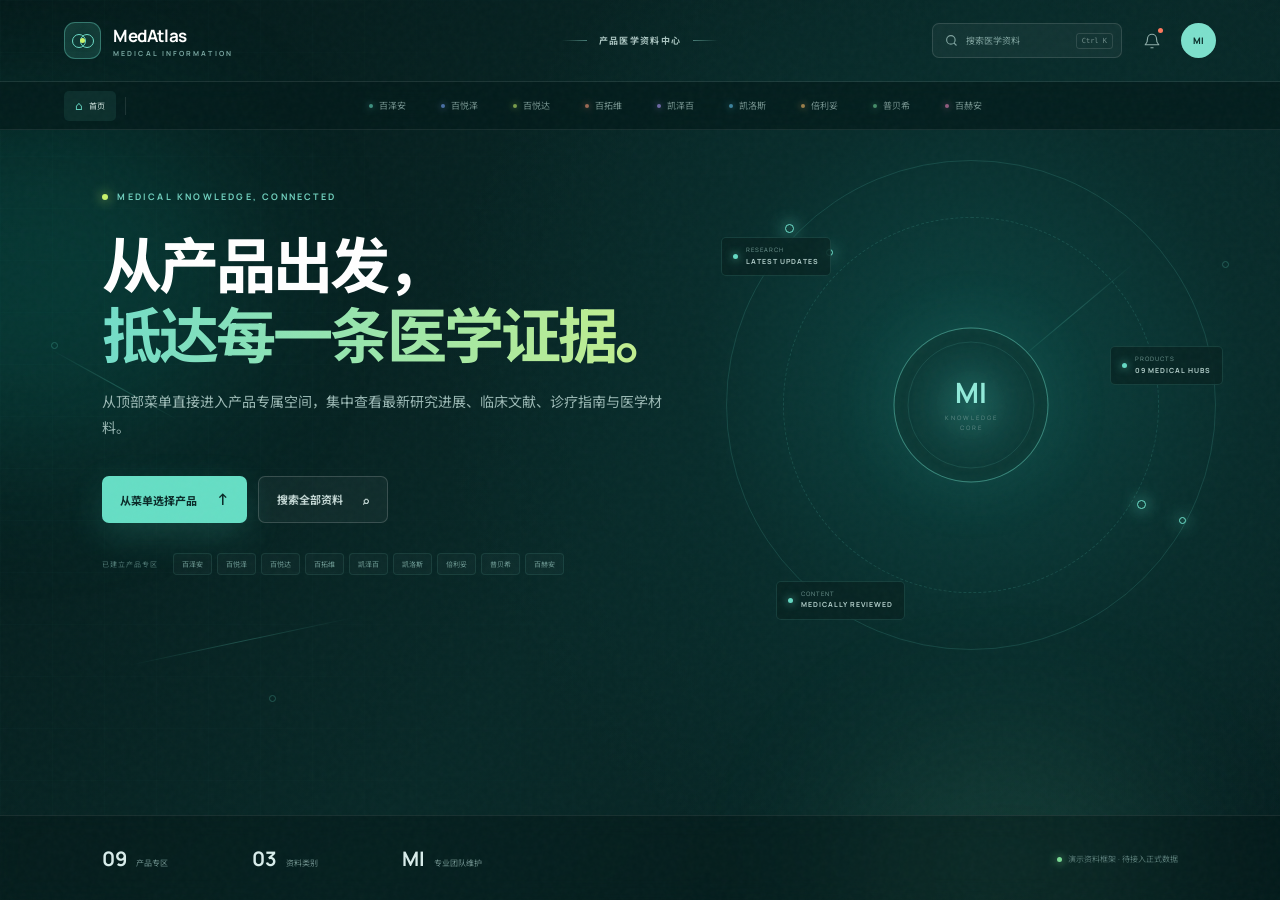
==== index.html @ d92e89c7 "Publish MedAtlas product medical demo" ====
<!DOCTYPE html>
<html lang="zh-CN">
<head>
  <meta charset="UTF-8">
  <meta name="viewport" content="width=device-width, initial-scale=1.0">
  <meta name="description" content="Medical Information 产品医学资料中心原型">
  <title>MedAtlas · 产品医学资料中心</title>
  <link rel="preconnect" href="https://fonts.googleapis.com">
  <link rel="preconnect" href="https://fonts.gstatic.com" crossorigin>
  <link href="https://fonts.googleapis.com/css2?family=Manrope:wght@400;500;600;700;800&family=Noto+Sans+SC:wght@400;500;600;700;800&display=swap" rel="stylesheet">
  <link rel="stylesheet" href="styles.css">
</head>
<body>
  <div class="noise" aria-hidden="true"></div>

  <header class="site-header" id="siteHeader">
    <a class="brand" href="#" data-home aria-label="MedAtlas 首页">
      <span class="brand-symbol" aria-hidden="true"><i></i><i></i><i></i></span>
      <span><strong>MedAtlas</strong><small>MEDICAL INFORMATION</small></span>
    </a>
    <div class="platform-title"><span></span>产品医学资料中心<span></span></div>
    <div class="header-actions">
      <button class="global-search-trigger" id="globalSearchTrigger" aria-label="打开全站搜索">
        <svg viewBox="0 0 24 24" aria-hidden="true"><circle cx="11" cy="11" r="6.8"></circle><path d="m16 16 4 4"></path></svg>
        <span>搜索医学资料</span><kbd>Ctrl K</kbd>
      </button>
      <button class="notification" aria-label="通知"><i></i><svg viewBox="0 0 24 24"><path d="M18 9a6 6 0 0 0-12 0c0 7-3 7-3 8h18c0-1-3-1-3-8M10 21h4"/></svg></button>
      <button class="user-avatar" aria-label="用户菜单">MI</button>
    </div>
  </header>

  <nav class="product-menu-bar" id="productMenuBar" aria-label="产品专区导航">
    <button class="menu-home active" data-home><span>⌂</span> 首页</button>
    <span class="menu-divider"></span>
    <div class="product-menu-scroll" id="productMenu"></div>
  </nav>

  <main>
    <div id="homeView">
      <section class="hero-section compact-home">
        <div class="aurora aurora-a" aria-hidden="true"></div>
        <div class="aurora aurora-b" aria-hidden="true"></div>
        <div class="molecule-grid" aria-hidden="true">
          <span class="molecule m1"></span><span class="molecule m2"></span><span class="molecule m3"></span>
          <span class="bond b1"></span><span class="bond b2"></span><span class="bond b3"></span>
        </div>

        <div class="hero-content">
          <div class="hero-status"><span></span> MEDICAL KNOWLEDGE, CONNECTED</div>
          <h1>从产品出发，<br><em>抵达每一条医学证据。</em></h1>
          <p>从顶部菜单直接进入产品专属空间，集中查看最新研究进展、临床文献、诊疗指南与医学材料。</p>
          <div class="hero-actions">
            <button class="primary-cta" id="chooseProduct">从菜单选择产品 <span>↑</span></button>
            <button class="secondary-cta" id="heroSearch">搜索全部资料 <span>⌕</span></button>
          </div>
          <div class="home-product-hint">
            <span>已建立产品专区</span>
            <div id="homeProductNames"></div>
          </div>
        </div>

        <div class="hero-data" aria-hidden="true">
          <div class="data-orbit orbit-one"><span></span></div>
          <div class="data-orbit orbit-two"><span></span></div>
          <div class="data-core"><span class="core-pulse"></span><strong>MI</strong><small>KNOWLEDGE<br>CORE</small></div>
          <div class="float-label label-a"><i></i><span>RESEARCH<br><b>LATEST UPDATES</b></span></div>
          <div class="float-label label-b"><i></i><span>PRODUCTS<br><b>09 MEDICAL HUBS</b></span></div>
          <div class="float-label label-c"><i></i><span>CONTENT<br><b>MEDICALLY REVIEWED</b></span></div>
        </div>

        <div class="hero-foot">
          <div><strong>09</strong><span>产品专区</span></div>
          <div><strong>03</strong><span>资料类别</span></div>
          <div><strong>MI</strong><span>专业团队维护</span></div>
          <p><span class="live-dot"></span>演示资料框架 · 待接入正式数据</p>
        </div>
      </section>
    </div>

    <div id="productView" hidden>
      <section class="detail-hero" id="detailHero">
        <div class="detail-glow"></div>
        <div class="detail-topline">
          <button class="back-button" data-home><span>←</span> 返回首页</button>
          <div class="detail-breadcrumb">PRODUCT MEDICAL HUB <span>/</span> <b id="breadcrumbProduct">百泽安</b></div>
        </div>
        <div class="detail-hero-content">
          <div class="detail-identity">
            <div class="detail-code" id="detailCode">BZA</div>
            <div>
              <span class="detail-status"><i></i> 产品医学资料专区</span>
              <h1 id="detailName">百泽安</h1>
              <p id="detailGeneric">PRODUCT MEDICAL HUB</p>
            </div>
          </div>
          <p class="detail-description" id="detailDescription"></p>
        </div>
        <div class="detail-metrics">
          <div><span>专区状态</span><strong>资料整理中</strong></div>
          <div><span>研究进展</span><strong id="detailResearchCount">6 项演示</strong></div>
          <div><span>资料总量</span><strong id="detailTotal">48 <small>份演示</small></strong></div>
          <div><span>最近更新</span><strong id="detailUpdated">2025.05.16</strong></div>
        </div>
      </section>

      <div class="detail-shell">
        <aside class="detail-sidebar">
          <div class="sidebar-product">
            <span id="sideCode">BZA</span><div><strong id="sideName">百泽安</strong><small>MEDICAL HUB</small></div>
          </div>
          <nav id="detailNav">
            <button class="active" data-detail-tab="research"><i>◉</i>最新研究<span>6</span></button>
            <button data-detail-tab="overview"><i>⌂</i>产品概览</button>
            <button data-detail-tab="all"><i>◫</i>全部资料<span id="allCount">48</span></button>
            <button data-detail-tab="literature"><i>▤</i>临床文献<span id="literatureCount">24</span></button>
            <button data-detail-tab="guideline"><i>◇</i>指南共识<span id="guidelineCount">9</span></button>
            <button data-detail-tab="material"><i>▱</i>医学材料<span id="materialCount">15</span></button>
          </nav>
          <div class="medical-contact">
            <span>MI</span><strong>需要更多信息？</strong><p>向 Medical Information 团队提交医学咨询。</p><button>发起咨询 ↗</button>
          </div>
        </aside>

        <section class="detail-main">
          <div id="researchPanel">
            <div class="research-heading">
              <div><span class="overline">LATEST RESEARCH</span><h2><span id="researchProductName">百泽安</span> 最新研究进展</h2><p>以下内容为界面演示，接入正式数据后可按发布日期自动更新。</p></div>
              <div class="research-updated"><i></i><span>最后同步</span><strong id="researchSyncDate">2025.05.16</strong></div>
            </div>

            <article class="research-spotlight">
              <div class="spotlight-copy">
                <span class="spotlight-label">FEATURED UPDATE · 演示内容</span>
                <h3 id="spotlightTitle">百泽安年度研究进展汇总</h3>
                <p>用于展示重点研究的摘要、研究设计、主要结果、数据来源及医学解读。正式上线前需完成医学与合规审核。</p>
                <div class="spotlight-meta"><span><i></i>研究进展</span><span>资料状态：已审核</span><span>更新：2025.05.16</span></div>
                <button data-open-resources>查看相关资料 <span>→</span></button>
              </div>
              <div class="spotlight-visual" aria-hidden="true">
                <span class="visual-seq">01 / LATEST</span>
                <div class="signal-chart"><i></i><i></i><i></i><i></i><i></i><i></i><i></i><i></i></div>
                <div class="signal-orbit"><span></span></div>
                <strong>NEW<br>EVIDENCE</strong>
              </div>
            </article>

            <div class="research-section-title"><div><span class="overline">UPDATE TIMELINE</span><h2>研究动态</h2></div><div class="demo-badge">演示数据</div></div>
            <div class="research-layout">
              <div class="research-timeline" id="researchTimeline"></div>
              <aside class="research-summary-card">
                <span class="overline">AT A GLANCE</span><h3>进展概览</h3>
                <div class="summary-ring"><strong>6</strong><span>近期更新</span></div>
                <div class="summary-row"><span>新增研究资料</span><strong>3</strong></div>
                <div class="summary-row"><span>持续跟踪项目</span><strong>2</strong></div>
                <div class="summary-row"><span>待医学审核</span><strong>1</strong></div>
                <p>正式数据接入后，统计将根据研究状态实时计算。</p>
              </aside>
            </div>
          </div>

          <div id="overviewPanel" hidden>
            <div class="overview-title"><div><span class="overline">PRODUCT OVERVIEW</span><h2><span id="welcomeName">百泽安</span> 医学资料概览</h2></div><span class="verified-label">✓ 演示内容</span></div>
            <div class="overview-grid">
              <article class="evidence-card">
                <div class="card-top"><span>核心证据图谱</span><small>基于演示资料</small></div>
                <div class="evidence-chart">
                  <div class="chart-center"><strong id="chartTotal">48</strong><span>全部资料</span></div>
                  <div class="chart-ring ring-1"></div><div class="chart-ring ring-2"></div><div class="chart-ring ring-3"></div>
                  <span class="chart-node node-1"><i></i>临床疗效</span><span class="chart-node node-2"><i></i>安全性</span>
                  <span class="chart-node node-3"><i></i>患者人群</span><span class="chart-node node-4"><i></i>指南推荐</span>
                </div>
              </article>
              <article class="key-info-card">
                <div class="card-top"><span>专区信息</span><small>等待正式配置</small></div>
                <div class="info-block"><span>产品信息</span><p id="mechanism">正式产品信息将在医学团队确认后接入。</p></div>
                <div class="info-block"><span>内容建设状态</span><div class="phase-track"><i></i><i></i><i></i><i></i><i></i></div><p>资料框架已建立 · 正式内容待导入</p></div>
                <div class="info-tags"><span>临床研究</span><span>指南共识</span><span>医学材料</span></div>
              </article>
            </div>
            <div class="latest-heading"><div><span class="overline">LATEST RESOURCES</span><h2>最近更新的资料</h2></div><button data-show-all>查看全部资料 →</button></div>
            <div class="featured-resources" id="featuredResources"></div>
          </div>

          <div id="resourcesPanel" hidden>
            <div class="resource-page-title">
              <div><span class="overline">RESOURCE LIBRARY</span><h2 id="resourcePanelTitle">全部资料</h2><p id="resourcePanelSubtitle">集中查看产品关联的医学资料。</p></div>
              <button class="add-resource">＋ 添加资料</button>
            </div>
            <div class="resource-filterbar">
              <label><svg viewBox="0 0 24 24"><circle cx="11" cy="11" r="6.5"></circle><path d="m16 16 4 4"></path></svg><input id="resourceSearch" type="search" placeholder="在本产品专区内搜索…"></label>
              <select id="resourceYear"><option value="all">全部年份</option><option value="2025">2025</option><option value="2024">2024</option><option value="2023">2023</option></select>
              <select id="resourceSort"><option value="date">最近更新</option><option value="title">标题排序</option></select>
            </div>
            <div class="resource-summary"><span id="resourceResult">当前展示 0 份演示资料</span><div><i class="status-dot"></i>演示内容，非正式医学资料</div></div>
            <div class="detail-resource-list" id="detailResourceList"></div>
            <div class="resource-empty" id="resourceEmpty" hidden><span>⌕</span><h3>没有匹配的资料</h3><p>请调整关键词或年份筛选。</p></div>
          </div>
        </section>
      </div>
    </div>
  </main>

  <footer class="site-footer" id="siteFooter" hidden>
    <div class="footer-brand"><span class="brand-symbol small"><i></i><i></i><i></i></span><div><strong>MedAtlas</strong><small>Medical Information Knowledge Platform</small></div></div>
    <p>仅限内部使用 · 当前均为演示数据 · 医学内容须经审核后发布</p>
    <span>© 2025 MEDICAL AFFAIRS</span>
  </footer>

  <div class="search-overlay" id="searchOverlay" hidden>
    <div class="search-modal" role="dialog" aria-modal="true" aria-labelledby="searchTitle">
      <div class="search-modal-top"><span class="overline">GLOBAL MEDICAL SEARCH</span><button id="closeSearch" aria-label="关闭搜索">×</button></div>
      <h2 id="searchTitle">搜索全部产品资料</h2>
      <label class="search-modal-input"><svg viewBox="0 0 24 24"><circle cx="11" cy="11" r="6.5"></circle><path d="m16 16 4 4"></path></svg><input id="globalSearchInput" type="search" placeholder="输入产品名称或资料关键词…"><kbd>ESC</kbd></label>
      <p class="search-hint">快速进入产品专区</p>
      <div class="quick-products" id="quickProducts"></div>
      <div class="global-results" id="globalResults"></div>
    </div>
  </div>

  <script src="app.js"></script>
</body>
</html>
---- styles.css ----
:root {
  --ink: #112726;
  --ink-2: #24413f;
  --muted: #708582;
  --line: #dce8e5;
  --paper: #fff;
  --canvas: #f2f7f5;
  --night: #061d1d;
  --night-2: #0a2b2a;
  --teal: #0c8f82;
  --mint: #66dec5;
  --lime: #c8f26b;
  --orange: #ff815e;
  --blue: #6aa6ff;
  --font: "Manrope", "Noto Sans SC", system-ui, sans-serif;
}

* { box-sizing: border-box; }
html { scroll-behavior: smooth; }
body { margin: 0; overflow-x: hidden; color: var(--ink); background: var(--canvas); font-family: var(--font); -webkit-font-smoothing: antialiased; }
button, input, select { font: inherit; }
button { cursor: pointer; }
button, a { -webkit-tap-highlight-color: transparent; }
[hidden] { display: none !important; }
.noise { position: fixed; z-index: 999; inset: 0; pointer-events: none; opacity: .035; background-image: url("data:image/svg+xml,%3Csvg viewBox='0 0 180 180' xmlns='http://www.w3.org/2000/svg'%3E%3Cfilter id='n'%3E%3CfeTurbulence type='fractalNoise' baseFrequency='.9' numOctaves='4' stitchTiles='stitch'/%3E%3C/filter%3E%3Crect width='100%25' height='100%25' filter='url(%23n)' opacity='.8'/%3E%3C/svg%3E"); }

.site-header { position: absolute; z-index: 50; top: 0; left: 0; display: grid; grid-template-columns: 1fr auto 1fr; align-items: center; width: 100%; height: 82px; padding: 0 5vw; color: white; border-bottom: 1px solid rgba(255,255,255,.09); transition: .3s ease; }
.site-header.detail-mode { position: absolute; }
.brand { display: flex; align-items: center; gap: 12px; width: max-content; color: inherit; text-decoration: none; }
.brand-symbol { position: relative; display: grid; width: 37px; height: 37px; place-items: center; border: 1px solid rgba(112,229,207,.38); border-radius: 11px; background: rgba(102,222,197,.12); box-shadow: inset 0 0 20px rgba(102,222,197,.08); }
.brand-symbol i { position: absolute; width: 14px; height: 14px; border: 1.5px solid #6cdbc6; border-radius: 50%; }
.brand-symbol i:nth-child(1) { transform: translateX(-4px); }.brand-symbol i:nth-child(2) { transform: translateX(4px); }.brand-symbol i:nth-child(3) { width: 5px; height: 5px; border: 0; background: #c8f26b; }
.brand strong { display: block; font-size: 17px; letter-spacing: -.4px; }.brand small { display: block; margin-top: 2px; color: #78a6a0; font-size: 7px; font-weight: 700; letter-spacing: 2.1px; }
.desktop-nav { display: flex; height: 100%; gap: 34px; }
.desktop-nav button { position: relative; border: 0; color: #86aaa6; background: transparent; font-size: 11px; }
.desktop-nav button:hover, .desktop-nav button.active { color: white; }
.desktop-nav button.active::after { content: ""; position: absolute; right: 0; bottom: -1px; left: 0; height: 2px; background: var(--mint); box-shadow: 0 0 12px var(--mint); }
.header-actions { display: flex; align-items: center; justify-content: flex-end; gap: 12px; }
.global-search-trigger { display: flex; align-items: center; width: 190px; height: 35px; padding: 0 8px 0 11px; border: 1px solid rgba(255,255,255,.12); border-radius: 7px; color: #7fa39f; background: rgba(255,255,255,.045); font-size: 9px; }
.global-search-trigger svg, .product-search svg, .resource-filterbar svg, .search-modal-input svg { width: 15px; fill: none; stroke: currentColor; stroke-width: 1.8; }
.global-search-trigger span { margin: 0 auto 0 7px; }.global-search-trigger kbd { padding: 3px 5px; border: 1px solid rgba(255,255,255,.12); border-radius: 3px; color: #718f8c; font-size: 7px; }
.notification, .user-avatar { display: grid; width: 35px; height: 35px; place-items: center; border: 0; border-radius: 50%; }
.notification { position: relative; color: #91b0ac; background: transparent; }.notification svg { width: 18px; fill: none; stroke: currentColor; stroke-width: 1.5; }.notification i { position: absolute; z-index: 1; top: 5px; right: 6px; width: 5px; height: 5px; border-radius: 50%; background: #ff795d; }
.user-avatar { color: #0b302d; background: #7ce0cc; font-size: 9px; font-weight: 800; }

.hero-section { position: relative; min-height: 720px; padding: 170px 8vw 0; overflow: hidden; color: white; background: radial-gradient(circle at 76% 42%, #0c4542 0%, #082c2b 25%, transparent 48%), linear-gradient(128deg, #041919 0%, #082827 52%, #061f20 100%); }
.hero-section::before { content: ""; position: absolute; inset: 0; opacity: .15; background-image: linear-gradient(rgba(112,220,200,.12) 1px, transparent 1px), linear-gradient(90deg, rgba(112,220,200,.12) 1px, transparent 1px); background-size: 52px 52px; mask-image: linear-gradient(90deg, #000, transparent 65%); }
.aurora { position: absolute; border-radius: 50%; filter: blur(75px); pointer-events: none; }
.aurora-a { width: 430px; height: 350px; top: 100px; left: -190px; background: rgba(14, 164, 144, .2); }
.aurora-b { width: 350px; height: 350px; right: 8%; bottom: -190px; background: rgba(117, 234, 183, .11); }
.hero-content { position: relative; z-index: 3; max-width: 650px; }
.hero-status { display: flex; align-items: center; gap: 9px; margin-bottom: 24px; color: #6fcfbd; font-size: 9px; font-weight: 700; letter-spacing: 2.2px; }.hero-status span { width: 6px; height: 6px; border-radius: 50%; background: var(--lime); box-shadow: 0 0 12px var(--lime); }
.hero-content h1 { margin: 0 0 22px; font-family: "Noto Sans SC", sans-serif; font-size: clamp(44px, 5vw, 72px); font-weight: 700; line-height: 1.16; letter-spacing: -3px; }
.hero-content h1 em { color: transparent; background: linear-gradient(90deg, #72ddc9, #c6ef8b); background-clip: text; -webkit-background-clip: text; font-style: normal; }
.hero-content > p { max-width: 570px; margin: 0; color: #9bb9b5; font-size: 14px; line-height: 1.9; }
.hero-actions { display: flex; gap: 11px; margin-top: 34px; }.hero-actions button { height: 47px; padding: 0 18px; border-radius: 7px; font-size: 11px; font-weight: 700; }
.primary-cta { border: 0; color: #0a2a28; background: var(--mint); box-shadow: 0 12px 35px rgba(76,218,190,.18); }.primary-cta:hover { background: #8be8d5; }.primary-cta span { display: inline-block; margin-left: 18px; font-size: 16px; }
.secondary-cta { border: 1px solid rgba(255,255,255,.17); color: #c4d8d5; background: rgba(255,255,255,.04); }.secondary-cta:hover { border-color: rgba(108,219,198,.45); background: rgba(108,219,198,.07); }.secondary-cta span { margin-left: 18px; }
.hero-data { position: absolute; z-index: 2; width: 490px; height: 490px; top: 125px; right: 5vw; }
.data-orbit { position: absolute; inset: 0; border: 1px solid rgba(101,218,197,.15); border-radius: 50%; animation: orbitSpin 30s linear infinite; }.data-orbit::after, .data-orbit > span { content: ""; position: absolute; width: 7px; height: 7px; border: 1px solid #6fe2cd; border-radius: 50%; background: #123f3b; box-shadow: 0 0 16px #5dd4bf; }.data-orbit::after { top: 63px; left: 58px; }.data-orbit > span { right: 29px; bottom: 125px; }
.orbit-two { inset: 57px; animation-direction: reverse; animation-duration: 21s; border-style: dashed; }.orbit-two::after { left: auto; top: auto; right: 12px; bottom: 83px; }.orbit-two > span { right: auto; bottom: auto; left: 42px; top: 31px; }
.data-core { position: absolute; inset: 50% auto auto 50%; display: flex; width: 155px; height: 155px; align-items: center; justify-content: center; flex-direction: column; translate: -50% -50%; border: 1px solid rgba(117,230,210,.3); border-radius: 50%; background: radial-gradient(circle, rgba(91,219,195,.18), rgba(9,47,45,.8) 63%); box-shadow: 0 0 70px rgba(63,204,178,.12), inset 0 0 45px rgba(85,225,197,.1); }
.data-core::before { content: ""; position: absolute; inset: 13px; border: 1px solid rgba(125,230,211,.12); border-radius: inherit; }.data-core strong { color: #91ead9; font-size: 28px; line-height: 1; }.data-core small { margin-top: 8px; color: #618d88; font-size: 6px; text-align: center; letter-spacing: 2px; line-height: 1.6; }
.core-pulse { position: absolute; inset: -1px; border: 1px solid rgba(106,223,201,.25); border-radius: 50%; animation: pulse 3s ease-out infinite; }
.float-label { position: absolute; display: flex; align-items: center; gap: 8px; padding: 8px 11px; border: 1px solid rgba(111,214,195,.15); border-radius: 5px; color: #739b96; background: rgba(7,34,33,.72); backdrop-filter: blur(8px); font-size: 6px; letter-spacing: 1px; line-height: 1.6; }.float-label i { width: 5px; height: 5px; border-radius: 50%; background: #65d9c3; box-shadow: 0 0 8px #65d9c3; }.float-label b { color: #b2ceca; font-size: 7px; }.label-a { left: -5px; top: 77px; }.label-b { right: -7px; top: 186px; }.label-c { left: 50px; bottom: 30px; }
.molecule-grid { position: absolute; inset: 0; opacity: .3; }.molecule { position: absolute; width: 7px; height: 7px; border: 1px solid #5acbb7; border-radius: 50%; }.m1 { left: 4%; top: 38%; }.m2 { left: 21%; bottom: 22%; }.m3 { right: 4%; top: 29%; }.bond { position: absolute; height: 1px; background: linear-gradient(90deg, transparent, #4eae9d, transparent); transform-origin: left; }.b1 { width: 150px; left: 3.8%; top: 38.7%; rotate: 29deg; }.b2 { width: 170px; right: -2%; top: 29%; rotate: 140deg; }.b3 { width: 230px; left: 10%; bottom: 26%; rotate: -12deg; }
.hero-foot { position: absolute; z-index: 4; right: 0; bottom: 0; left: 0; display: flex; align-items: center; height: 85px; padding: 0 8vw; border-top: 1px solid rgba(255,255,255,.08); background: rgba(3,22,22,.42); backdrop-filter: blur(10px); }.hero-foot > div { display: flex; align-items: baseline; gap: 9px; min-width: 150px; }.hero-foot strong { color: #d9edeb; font-size: 20px; }.hero-foot div span { color: #6f918e; font-size: 8px; }.hero-foot > p { margin-left: auto; color: #587b77; font-size: 8px; }.live-dot { display: inline-block; width: 5px; height: 5px; margin-right: 6px; border-radius: 50%; background: #7adb95; box-shadow: 0 0 8px #7adb95; }

.product-section { padding: 95px 7vw 110px; background: var(--canvas); }
.section-intro { display: flex; align-items: end; justify-content: space-between; max-width: 1240px; margin: 0 auto 36px; }.section-intro > div { max-width: 670px; }.overline { display: block; margin-bottom: 11px; color: #119a8a; font-size: 8px; font-weight: 800; letter-spacing: 2.2px; }.section-intro h2 { margin: 0; font-family: "Noto Sans SC", sans-serif; font-size: clamp(26px, 3vw, 38px); font-weight: 700; letter-spacing: -1.2px; }.section-intro > p { max-width: 350px; margin: 0; color: var(--muted); font-size: 11px; line-height: 1.8; }
.portfolio-toolbar { display: flex; justify-content: space-between; max-width: 1240px; margin: 0 auto 20px; padding-bottom: 12px; border-bottom: 1px solid var(--line); }.area-tabs { display: flex; gap: 5px; }.area-tabs button { height: 32px; padding: 0 13px; border: 0; border-radius: 16px; color: #778986; background: transparent; font-size: 9px; }.area-tabs button:hover, .area-tabs button.active { color: white; background: #123f3b; }
.product-search { display: flex; align-items: center; width: 215px; height: 32px; padding: 0 10px; color: #78908c; border: 1px solid #d8e5e2; border-radius: 6px; background: white; }.product-search input { width: 100%; margin-left: 7px; border: 0; outline: 0; color: var(--ink); background: none; font-size: 9px; }
.product-grid { display: grid; grid-template-columns: repeat(3, 1fr); gap: 14px; max-width: 1240px; margin: 0 auto; }
.product-card { --accent: #66dec5; --accent-rgb: 102,222,197; position: relative; min-height: 350px; padding: 26px; overflow: hidden; border: 1px solid #d7e5e1; border-radius: 13px; background: white; box-shadow: 0 8px 28px rgba(18,60,55,.04); transition: transform .35s ease, box-shadow .35s ease, border-color .35s ease; }
.product-card::before { content: ""; position: absolute; width: 240px; height: 240px; top: -140px; right: -110px; border-radius: 50%; background: rgba(var(--accent-rgb),.12); filter: blur(6px); transition: .4s ease; }.product-card::after { content: ""; position: absolute; inset: auto 0 0; height: 3px; background: linear-gradient(90deg, transparent, var(--accent), transparent); opacity: 0; transition: .35s ease; }
.product-card:hover { z-index: 1; transform: translateY(-7px); border-color: rgba(var(--accent-rgb),.45); box-shadow: 0 22px 55px rgba(16,62,56,.13); }.product-card:hover::before { transform: scale(1.3); opacity: .8; }.product-card:hover::after { opacity: 1; }
.product-card-top { position: relative; z-index: 1; display: flex; justify-content: space-between; }.product-code { display: grid; width: 58px; height: 58px; place-items: center; border: 1px solid rgba(var(--accent-rgb),.35); border-radius: 16px; color: #174d47; background: linear-gradient(145deg, rgba(var(--accent-rgb),.18), rgba(var(--accent-rgb),.05)); font-size: 16px; font-weight: 800; }.product-index { color: #adbbb8; font-size: 8px; letter-spacing: 1px; }
.product-card-body { position: relative; z-index: 1; margin-top: 27px; }.product-area { display: flex; align-items: center; gap: 6px; color: #79908c; font-size: 8px; font-weight: 700; letter-spacing: 1px; }.product-area::before { content: ""; width: 5px; height: 5px; border-radius: 50%; background: var(--accent); box-shadow: 0 0 8px var(--accent); }.product-card h3 { margin: 8px 0 4px; font-family: "Noto Sans SC", sans-serif; font-size: 23px; letter-spacing: -.7px; }.generic-name { margin: 0 0 16px; color: #91a09d; font-size: 8px; letter-spacing: .4px; }.indication-list { display: flex; flex-wrap: wrap; gap: 5px; min-height: 27px; }.indication-list span { padding: 5px 8px; border-radius: 4px; color: #58706c; background: #f0f5f3; font-size: 8px; }
.product-stats { position: absolute; right: 26px; bottom: 25px; left: 26px; display: grid; grid-template-columns: repeat(3,1fr); padding-top: 17px; border-top: 1px solid #e5edeb; }.product-stats div { display: flex; flex-direction: column; }.product-stats div:not(:first-child) { padding-left: 14px; border-left: 1px solid #e5edeb; }.product-stats strong { font-size: 15px; }.product-stats small { margin-top: 3px; color: #9aa7a4; font-size: 7px; }.enter-product { position: absolute; z-index: 2; right: 22px; bottom: 22px; display: grid; width: 37px; height: 37px; place-items: center; border: 0; border-radius: 50%; color: #18413d; background: var(--accent); opacity: 0; transform: translateX(8px); transition: .3s ease; font-size: 16px; }.product-card:hover .enter-product { opacity: 1; transform: none; }.product-card:hover .product-stats { padding-right: 50px; }
.product-empty { max-width: 1240px; margin: 20px auto 0; padding: 35px; color: #718480; border: 1px dashed #bfd2cd; border-radius: 10px; background: white; text-align: center; font-size: 11px; }

.update-section { padding: 95px 7vw; color: white; background: #092524; }.section-intro.light h2 { color: white; }.section-intro.light > p { color: #789895; }
.update-stage { display: grid; grid-template-columns: 1.15fr 1fr; gap: 14px; max-width: 1240px; margin: 0 auto; }
.feature-update { display: grid; grid-template-columns: 44% 1fr; min-height: 330px; overflow: hidden; border: 1px solid rgba(255,255,255,.09); border-radius: 12px; background: #0d302e; }.feature-visual { position: relative; overflow: hidden; background: radial-gradient(circle at 45% 44%, rgba(113,232,210,.2), transparent 38%), linear-gradient(145deg,#103e3a,#082524); }.feature-visual::before { content: ""; position: absolute; inset: 0; opacity: .2; background-image: linear-gradient(rgba(112,220,200,.18) 1px, transparent 1px), linear-gradient(90deg, rgba(112,220,200,.18) 1px, transparent 1px); background-size: 28px 28px; }.visual-number { position: absolute; top: 18px; left: 20px; color: #5f8d87; font-size: 9px; letter-spacing: 1px; }.feature-tag { position: absolute; bottom: 18px; left: 20px; padding: 5px 8px; color: #9be7d8; border: 1px solid rgba(112,220,200,.22); border-radius: 4px; background: rgba(8,39,37,.5); font-size: 8px; }
.abstract-shape { position: absolute; width: 140px; height: 140px; inset: 50% auto auto 50%; transform: translate(-50%,-50%) rotate(35deg); }.abstract-shape i { position: absolute; inset: 0; border: 1px solid rgba(103,220,198,.38); border-radius: 50% 45% 50% 43%; animation: morph 8s ease-in-out infinite alternate; }.abstract-shape i:nth-child(2) { inset: 20px; animation-delay: -2s; }.abstract-shape i:nth-child(3) { inset: 42px; background: rgba(104,225,202,.12); animation-delay: -4s; }
.feature-copy { align-self: center; padding: 34px; }.update-meta { color: #67b9aa; font-size: 8px; font-weight: 700; letter-spacing: 1px; }.feature-copy h3 { margin: 13px 0; font-family: "Noto Sans SC", sans-serif; font-size: 22px; line-height: 1.5; }.feature-copy p { margin: 0; color: #87a7a2; font-size: 10px; line-height: 1.8; }.feature-copy button { margin-top: 26px; padding: 0; border: 0; color: #86ddcd; background: none; font-size: 9px; font-weight: 700; }.feature-copy button span { margin-left: 12px; }
.update-list { display: flex; flex-direction: column; gap: 8px; }.update-row { display: grid; grid-template-columns: 48px 42px 1fr 25px; align-items: center; flex: 1; padding: 13px 17px; border: 1px solid rgba(255,255,255,.08); border-radius: 9px; color: inherit; background: rgba(255,255,255,.025); text-align: left; transition: .25s ease; }.update-row:hover { border-color: rgba(102,222,197,.28); background: rgba(102,222,197,.06); transform: translateX(4px); }.row-date { display: flex; flex-direction: column; color: #5f837e; font-size: 6px; letter-spacing: 1px; }.row-date b { color: #aec7c3; font-size: 14px; }.row-type { width: max-content; padding: 4px 6px; border-radius: 3px; font-size: 7px; }.row-type.literature { color: #71dbc7; background: rgba(99,219,196,.1); }.row-type.material { color: #ffac92; background: rgba(255,129,94,.1); }.row-type.guideline { color: #9bc0ff; background: rgba(106,166,255,.1); }.row-copy strong, .row-copy small { display: block; }.row-copy strong { color: #d6e5e2; font-size: 11px; }.row-copy small { margin-top: 5px; color: #607f7b; font-size: 8px; }.arrow { color: #5a847f; }

.library-section { display: grid; grid-template-columns: 1fr 1fr; gap: 90px; align-items: center; padding: 100px max(7vw, calc((100vw - 1240px)/2)); background: #eef5f2; }.library-copy h2 { margin: 0 0 22px; font-family: "Noto Sans SC", sans-serif; font-size: clamp(28px,3vw,40px); line-height: 1.4; letter-spacing: -1.5px; }.library-copy p { max-width: 430px; color: #70837f; font-size: 11px; line-height: 2; }.library-copy button { margin-top: 20px; height: 41px; padding: 0 14px; border: 1px solid #9fc7bf; border-radius: 6px; color: #0a7e72; background: rgba(255,255,255,.45); font-size: 9px; font-weight: 700; }.library-copy button span { margin-left: 15px; }
.library-stack { display: flex; flex-direction: column; perspective: 900px; }.library-stack article { display: grid; grid-template-columns: 45px 1fr auto; align-items: center; min-height: 105px; padding: 18px 22px; border: 1px solid #d8e6e2; border-radius: 9px; background: rgba(255,255,255,.76); box-shadow: 0 12px 35px rgba(15,55,51,.05); transition: .3s ease; }.library-stack article + article { margin-top: -4px; }.library-stack article:hover { z-index: 2; transform: translateX(-8px) scale(1.02); border-color: #a8d0c8; background: white; }.stack-index { color: #a4b5b1; font-size: 8px; }.library-stack small { color: #21a18f; font-size: 6px; font-weight: 800; letter-spacing: 1.5px; }.library-stack h3 { margin: 3px 0; font-size: 14px; }.library-stack p { margin: 0; color: #8b9a97; font-size: 8px; }.library-stack > article > strong { color: #b0bfbc; font-size: 25px; }

/* Product detail */
.detail-hero { --detail-accent: #66dec5; --detail-rgb: 102,222,197; position: relative; min-height: 430px; padding: 115px 7vw 0; overflow: hidden; color: white; background: radial-gradient(circle at 78% 28%, rgba(var(--detail-rgb),.2), transparent 31%), linear-gradient(130deg,#061e1e,#0a312f); }.detail-hero::before { content: ""; position: absolute; inset: 0; opacity: .15; background-image: linear-gradient(rgba(255,255,255,.09) 1px,transparent 1px),linear-gradient(90deg,rgba(255,255,255,.09) 1px,transparent 1px); background-size: 44px 44px; mask-image: linear-gradient(90deg, transparent, #000); }.detail-glow { position: absolute; width: 420px; height: 420px; top: -210px; right: 8%; border: 1px solid rgba(var(--detail-rgb),.18); border-radius: 50%; box-shadow: 0 0 0 50px rgba(var(--detail-rgb),.025),0 0 0 100px rgba(var(--detail-rgb),.018); }
.detail-topline { position: relative; z-index: 2; display: flex; justify-content: space-between; align-items: center; }.back-button { padding: 0; border: 0; color: #91aaa6; background: none; font-size: 9px; }.back-button span { margin-right: 8px; color: var(--detail-accent); font-size: 14px; }.detail-breadcrumb { color: #507a75; font-size: 7px; letter-spacing: 1.5px; }.detail-breadcrumb span { margin: 0 8px; }.detail-breadcrumb b { color: #9bb9b5; }
.detail-hero-content { position: relative; z-index: 2; display: flex; align-items: end; justify-content: space-between; margin-top: 50px; }.detail-identity { display: flex; align-items: center; gap: 22px; }.detail-code { display: grid; width: 78px; height: 78px; place-items: center; border: 1px solid rgba(var(--detail-rgb),.4); border-radius: 21px; color: var(--detail-accent); background: rgba(var(--detail-rgb),.08); box-shadow: inset 0 0 28px rgba(var(--detail-rgb),.08),0 0 32px rgba(var(--detail-rgb),.06); font-size: 22px; font-weight: 800; }.detail-status { color: #6f9b96; font-size: 8px; }.detail-status i { display: inline-block; width: 5px; height: 5px; margin-right: 5px; border-radius: 50%; background: #7ee18f; box-shadow: 0 0 8px #7ee18f; }.detail-identity h1 { margin: 5px 0 2px; font-family: "Noto Sans SC", sans-serif; font-size: 37px; line-height: 1.2; }.detail-identity p { margin: 0; color: #749691; font-size: 9px; letter-spacing: .4px; }.detail-description { max-width: 440px; margin: 0 0 4px; color: #91aaa6; font-size: 10px; line-height: 1.9; }
.detail-metrics { position: absolute; z-index: 2; right: 7vw; bottom: 0; left: 7vw; display: grid; grid-template-columns: repeat(4,1fr); height: 90px; border-top: 1px solid rgba(255,255,255,.09); }.detail-metrics div { display: flex; justify-content: center; flex-direction: column; padding-left: 25px; }.detail-metrics div + div { border-left: 1px solid rgba(255,255,255,.08); }.detail-metrics span { margin-bottom: 7px; color: #587f7a; font-size: 7px; letter-spacing: 1px; }.detail-metrics strong { color: #d5e6e3; font-size: 13px; }.detail-metrics strong small { color: #769590; font-size: 8px; font-weight: 400; }
.detail-shell { display: grid; grid-template-columns: 215px minmax(0,1fr); gap: 30px; max-width: 1280px; min-height: 650px; margin: 0 auto; padding: 35px 20px 80px; }.detail-sidebar { align-self: start; position: sticky; top: 20px; }.sidebar-product { display: flex; align-items: center; gap: 10px; padding: 0 9px 18px; border-bottom: 1px solid var(--line); }.sidebar-product > span { display: grid; width: 34px; height: 34px; place-items: center; border-radius: 9px; color: #0b6f66; background: #dff2ed; font-size: 9px; font-weight: 800; }.sidebar-product strong, .sidebar-product small { display: block; }.sidebar-product strong { font-size: 10px; }.sidebar-product small { margin-top: 2px; color: #9aa9a6; font-size: 6px; letter-spacing: 1.2px; }
.detail-sidebar nav { display: flex; flex-direction: column; gap: 3px; padding: 14px 0; }.detail-sidebar nav button { display: flex; align-items: center; width: 100%; height: 39px; padding: 0 10px; gap: 10px; border: 0; border-radius: 6px; color: #71837f; background: transparent; text-align: left; font-size: 9px; }.detail-sidebar nav button:hover, .detail-sidebar nav button.active { color: #087b70; background: #e4f3ef; font-weight: 700; }.detail-sidebar nav i { width: 16px; color: #1b9486; font-style: normal; font-size: 14px; text-align: center; }.detail-sidebar nav button span { margin-left: auto; color: #9eaeaa; font-size: 7px; font-weight: 400; }
.medical-contact { margin-top: 18px; padding: 18px; border-radius: 9px; color: #c6ddda; background: linear-gradient(145deg,#113e3a,#092a29); }.medical-contact > span { display: grid; width: 29px; height: 29px; margin-bottom: 13px; place-items: center; border: 1px solid rgba(102,222,197,.25); border-radius: 50%; color: #72d7c4; font-size: 8px; }.medical-contact strong { display: block; font-size: 10px; }.medical-contact p { margin: 6px 0 14px; color: #6f9590; font-size: 8px; line-height: 1.6; }.medical-contact button { padding: 0; border: 0; color: #77d8c6; background: none; font-size: 8px; font-weight: 700; }
.detail-main { min-width: 0; }.overview-title, .latest-heading, .resource-page-title { display: flex; align-items: end; justify-content: space-between; margin: 9px 0 18px; }.overview-title h2, .latest-heading h2, .resource-page-title h2 { margin: 0; font-family: "Noto Sans SC",sans-serif; font-size: 22px; }.verified-label { padding: 6px 9px; border: 1px solid #c8e2dc; border-radius: 4px; color: #238f81; background: #eef9f6; font-size: 7px; }
.overview-grid { display: grid; grid-template-columns: 1.15fr 1fr; gap: 12px; }.evidence-card,.key-info-card { min-height: 300px; padding: 20px; border: 1px solid var(--line); border-radius: 9px; background: white; }.card-top { display: flex; justify-content: space-between; color: #25443f; font-size: 10px; font-weight: 700; }.card-top small { color: #9aa9a6; font-size: 7px; font-weight: 400; }
.evidence-chart { position: relative; width: 230px; height: 230px; margin: 8px auto 0; }.chart-center { position: absolute; z-index: 2; inset: 50% auto auto 50%; display: grid; width: 75px; height: 75px; place-items: center; align-content: center; translate: -50% -50%; border-radius: 50%; color: white; background: #0a5b54; box-shadow: 0 0 35px rgba(12,143,130,.22); }.chart-center strong { font-size: 20px; }.chart-center span { color: #82bbb2; font-size: 6px; }.chart-ring { position: absolute; border: 1px solid #d8e7e3; border-radius: 50%; }.ring-1 { inset: 42px; }.ring-2 { inset: 18px; border-style: dashed; }.ring-3 { inset: 0; opacity: .55; }.chart-node { position: absolute; display: flex; align-items: center; gap: 5px; padding: 5px 7px; border: 1px solid #d9e7e3; border-radius: 4px; color: #69807b; background: white; box-shadow: 0 4px 12px rgba(22,65,60,.06); font-size: 7px; }.chart-node i { width: 5px; height: 5px; border-radius: 50%; background: #49b8a5; }.node-1 { top: 28px; left: -4px; }.node-2 { top: 17px; right: 0; }.node-3 { bottom: 25px; left: -3px; }.node-4 { right: -7px; bottom: 33px; }
.key-info-card { display: flex; flex-direction: column; }.info-block { padding: 18px 0; border-bottom: 1px solid #e7eeec; }.info-block > span { color: #849591; font-size: 7px; letter-spacing: .7px; }.info-block p { margin: 7px 0 0; color: #405b57; font-size: 9px; line-height: 1.7; }.phase-track { display: flex; gap: 3px; margin-top: 10px; }.phase-track i { flex: 1; height: 4px; border-radius: 3px; background: #42b9a4; }.phase-track i:last-child { background: #d9e6e3; }.info-tags { display: flex; flex-wrap: wrap; gap: 5px; margin-top: auto; padding-top: 15px; }.info-tags span { padding: 5px 7px; border-radius: 4px; color: #41716a; background: #e9f5f2; font-size: 7px; }
.latest-heading { margin-top: 30px; }.latest-heading button, [data-show-all] { padding: 0; border: 0; color: #0b8b7e; background: none; font-size: 8px; font-weight: 700; }.featured-resources { display: grid; grid-template-columns: repeat(3,1fr); gap: 10px; }.featured-card { min-height: 162px; padding: 16px; border: 1px solid var(--line); border-radius: 8px; background: white; transition: .25s ease; }.featured-card:hover { transform: translateY(-3px); border-color: #aed2ca; box-shadow: 0 12px 25px rgba(16,60,55,.07); }.resource-type { display: flex; align-items: center; justify-content: space-between; }.type-badge { padding: 4px 6px; border-radius: 3px; font-size: 7px; font-weight: 700; }.type-badge.literature { color: #087c71; background: #e2f3ef; }.type-badge.guideline { color: #446f9b; background: #e7eff7; }.type-badge.material { color: #b05b48; background: #f8e8e4; }.resource-type time { color: #a2afac; font-size: 7px; }.featured-card h3 { margin: 14px 0 10px; font-size: 10px; line-height: 1.55; }.featured-card p { margin: 0; color: #899894; font-size: 7px; line-height: 1.5; }.featured-card > span { display: block; margin-top: 13px; color: #1a8c7f; font-size: 8px; }
.resource-page-title { margin-top: 9px; }.resource-page-title p { margin: 5px 0 0; color: #879693; font-size: 8px; }.add-resource { height: 35px; padding: 0 13px; border: 0; border-radius: 6px; color: white; background: #0a8176; font-size: 8px; font-weight: 700; box-shadow: 0 8px 18px rgba(10,129,118,.15); }
.resource-filterbar { display: flex; gap: 7px; padding: 12px; border: 1px solid var(--line); border-radius: 8px; background: white; }.resource-filterbar label { display: flex; align-items: center; flex: 1; height: 34px; padding: 0 11px; color: #839692; border: 1px solid #d8e5e2; border-radius: 5px; }.resource-filterbar input { width: 100%; margin-left: 8px; border: 0; outline: 0; font-size: 8px; }.resource-filterbar select { width: 120px; padding: 0 9px; border: 1px solid #d8e5e2; border-radius: 5px; color: #60746f; background: white; font-size: 8px; }.resource-summary { display: flex; justify-content: space-between; padding: 15px 3px 8px; color: #82938f; font-size: 8px; }.status-dot { display: inline-block; width: 5px; height: 5px; margin-right: 5px; border-radius: 50%; background: #54bd78; }
.detail-resource-list { display: flex; flex-direction: column; gap: 7px; }.detail-resource-card { display: grid; grid-template-columns: 42px minmax(0,1fr) auto; align-items: center; gap: 13px; min-height: 80px; padding: 12px 14px; border: 1px solid var(--line); border-radius: 7px; background: white; transition: .2s ease; }.detail-resource-card:hover { border-color: #b1d5cd; box-shadow: 0 8px 22px rgba(21,64,59,.06); }.detail-resource-icon { display: grid; width: 40px; height: 40px; place-items: center; border-radius: 8px; font-size: 16px; }.detail-resource-icon.literature { color: #087c71; background: #e1f3ee; }.detail-resource-icon.guideline { color: #446f9b; background: #e7eff7; }.detail-resource-icon.material { color: #b05b48; background: #f8e8e4; }.detail-resource-copy { min-width: 0; }.detail-resource-copy > span { display: block; margin-bottom: 4px; color: #168c7e; font-size: 6px; font-weight: 700; }.detail-resource-copy h3 { overflow: hidden; margin: 0 0 5px; font-size: 10px; text-overflow: ellipsis; white-space: nowrap; }.detail-resource-copy p { margin: 0; color: #8a9996; font-size: 7px; }.resource-card-end { display: flex; align-items: center; gap: 13px; }.resource-card-end time { color: #9ba8a5; font-size: 7px; }.resource-card-end button { width: 27px; height: 27px; border: 0; border-radius: 50%; color: #73908b; background: #f0f5f3; }.resource-empty { padding: 65px 20px; color: #7f918d; border: 1px dashed #c5d9d4; border-radius: 8px; background: white; text-align: center; }.resource-empty > span { color: #66a99d; font-size: 28px; }.resource-empty h3 { margin: 8px 0 3px; font-size: 12px; }.resource-empty p { margin: 0; font-size: 8px; }

.site-footer { display: grid; grid-template-columns: 1fr auto 1fr; align-items: center; min-height: 105px; padding: 25px 5vw; color: #6b8984; background: #061e1e; font-size: 7px; }.footer-brand { display: flex; align-items: center; gap: 9px; color: white; }.brand-symbol.small { width: 30px; height: 30px; }.footer-brand strong,.footer-brand small { display: block; }.footer-brand small { margin-top: 2px; color: #537a75; font-size: 6px; }.site-footer p { text-align: center; }.site-footer > span { text-align: right; letter-spacing: 1px; }

.search-overlay { position: fixed; z-index: 200; inset: 0; display: grid; padding: 9vh 20px; place-items: start center; background: rgba(2,19,19,.78); backdrop-filter: blur(12px); }.search-modal { width: min(720px,100%); max-height: 82vh; padding: 28px; overflow-y: auto; border: 1px solid rgba(122,222,204,.22); border-radius: 14px; color: white; background: linear-gradient(145deg,#0d3230,#071f1f); box-shadow: 0 35px 100px rgba(0,0,0,.4); }.search-modal-top { display: flex; justify-content: space-between; }.search-modal-top button { width: 30px; height: 30px; border: 1px solid rgba(255,255,255,.1); border-radius: 50%; color: #92aaa7; background: transparent; font-size: 18px; }.search-modal h2 { margin: 4px 0 20px; font-family: "Noto Sans SC",sans-serif; font-size: 25px; }.search-modal-input { display: flex; align-items: center; height: 52px; padding: 0 14px; border: 1px solid rgba(115,218,199,.25); border-radius: 8px; color: #70cab9; background: rgba(255,255,255,.05); }.search-modal-input svg { width: 20px; }.search-modal-input input { flex: 1; height: 100%; margin: 0 12px; border: 0; outline: 0; color: white; background: none; font-size: 11px; }.search-modal-input kbd { color: #607f7b; font-size: 7px; }.search-hint { margin: 20px 0 9px; color: #668a85; font-size: 7px; letter-spacing: 1px; }.quick-products { display: grid; grid-template-columns: repeat(3,1fr); gap: 6px; }.quick-product { display: flex; align-items: center; gap: 9px; padding: 10px; border: 1px solid rgba(255,255,255,.07); border-radius: 6px; color: #aec4c0; background: rgba(255,255,255,.025); text-align: left; font-size: 8px; }.quick-product:hover { border-color: rgba(99,220,197,.3); background: rgba(99,220,197,.06); }.quick-product span { display: grid; width: 28px; height: 28px; place-items: center; border-radius: 6px; color: #7ed8c7; background: rgba(99,220,197,.1); font-weight: 800; }.quick-product small { display: block; margin-top: 2px; color: #597c77; font-size: 6px; }.global-results { display: flex; flex-direction: column; gap: 5px; margin-top: 14px; }.global-result { display: grid; grid-template-columns: 36px 1fr auto; align-items: center; gap: 10px; padding: 10px; border: 1px solid rgba(255,255,255,.07); border-radius: 6px; color: inherit; background: rgba(255,255,255,.02); text-align: left; }.global-result > span:first-child { display: grid; width: 34px; height: 34px; place-items: center; border-radius: 6px; color: #6fcbba; background: rgba(100,216,195,.09); }.global-result strong { display: block; color: #c9d9d6; font-size: 9px; }.global-result small { display: block; margin-top: 3px; color: #60827e; font-size: 6px; }.global-result > span:last-child { color: #557d78; }

@keyframes orbitSpin { to { transform: rotate(360deg); } }
@keyframes pulse { 0% { scale:.85;opacity:.8 } 80%,100% { scale:1.35;opacity:0 } }
@keyframes morph { 0% { transform: rotate(0) scale(1); border-radius: 45% 55% 49% 51%; } 100% { transform: rotate(100deg) scale(.9); border-radius: 58% 42% 61% 39%; } }
@keyframes reveal { from { opacity:0;transform:translateY(15px) } to { opacity:1;transform:none } }
.product-card { animation: reveal .55s both; }.product-card:nth-child(2) { animation-delay:.06s }.product-card:nth-child(3) { animation-delay:.12s }.product-card:nth-child(4) { animation-delay:.18s }.product-card:nth-child(5) { animation-delay:.24s }.product-card:nth-child(6) { animation-delay:.3s }

@media (max-width: 1080px) {
  .hero-content { max-width: 570px; }.hero-data { right: -110px; opacity: .65; }.product-grid { grid-template-columns: repeat(2,1fr); }.update-stage { grid-template-columns: 1fr; }.feature-update { min-height: 290px; }.library-section { gap: 35px; }.detail-description { display: none; }
}
@media (max-width: 760px) {
  .site-header { height: 67px; padding: 0 18px; grid-template-columns: 1fr auto; }.desktop-nav,.global-search-trigger span,.global-search-trigger kbd { display: none; }.header-actions { gap: 4px; }.global-search-trigger { width: 35px; border-radius: 50%; padding: 0; justify-content: center; }.brand small { font-size: 6px; }
  .hero-section { min-height: 680px; padding: 135px 23px 0; }.hero-content h1 { font-size: 39px; letter-spacing: -2px; }.hero-content > p { font-size: 12px; }.hero-data { width: 340px; height: 340px; top: 335px; right: -145px; opacity: .43; }.float-label { display: none; }.hero-foot { height: 76px; padding: 0 22px; }.hero-foot > div { min-width: 0; flex: 1; }.hero-foot > div:nth-child(3),.hero-foot > p { display: none; }.hero-actions { gap: 7px; }.hero-actions button { padding: 0 13px; }
  .product-section,.update-section { padding: 70px 18px; }.section-intro { display: block; }.section-intro > p { margin-top: 14px; }.portfolio-toolbar { display: block; }.area-tabs { overflow-x: auto; padding-bottom: 10px; }.area-tabs button { flex: 0 0 auto; }.product-search { width: 100%; }.product-grid { grid-template-columns: 1fr; }.product-card { min-height: 325px; }.enter-product { opacity: 1; transform: none; }.product-stats { padding-right: 50px; }
  .feature-update { grid-template-columns: 1fr; }.feature-visual { min-height: 170px; }.feature-copy { padding: 24px; }.update-row { grid-template-columns: 42px 38px 1fr 15px; padding: 11px; }.row-copy strong { font-size: 9px; }
  .library-section { grid-template-columns: 1fr; padding: 70px 20px; }.library-stack { margin-top: 10px; }
  .detail-hero { min-height: 480px; padding: 100px 20px 0; }.detail-breadcrumb { display: none; }.detail-hero-content { margin-top: 34px; }.detail-identity { gap: 14px; }.detail-code { width: 62px; height: 62px; border-radius: 16px; }.detail-identity h1 { font-size: 28px; }.detail-metrics { right: 20px; left: 20px; grid-template-columns: 1fr 1fr; height: 145px; }.detail-metrics div:nth-child(3) { border-left: 0; border-top: 1px solid rgba(255,255,255,.08); }.detail-metrics div:nth-child(4) { border-top: 1px solid rgba(255,255,255,.08); }
  .detail-shell { display: block; padding: 24px 14px 60px; }.detail-sidebar { position: static; }.sidebar-product,.medical-contact { display: none; }.detail-sidebar nav { flex-direction: row; overflow-x: auto; padding: 0 0 17px; }.detail-sidebar nav button { width: auto; min-width: max-content; padding: 0 12px; }.detail-sidebar nav i,.detail-sidebar nav button span { display: none; }.overview-title { align-items: start; }.verified-label { display: none; }.overview-grid { grid-template-columns: 1fr; }.featured-resources { grid-template-columns: 1fr; }.resource-page-title { align-items: start; }.resource-filterbar { flex-wrap: wrap; }.resource-filterbar label { flex-basis: 100%; }.resource-filterbar select { flex: 1; height: 34px; }.detail-resource-card { grid-template-columns: 38px 1fr; }.resource-card-end { grid-column: 2; justify-content: space-between; }.detail-resource-copy p { line-height: 1.5; }.site-footer { grid-template-columns: 1fr; gap: 12px; text-align: center; }.footer-brand { justify-content: center; }.site-footer > span { text-align: center; }.quick-products { grid-template-columns: 1fr 1fr; }.search-modal { padding: 20px; }
}
@media (prefers-reduced-motion: reduce) { *,*::before,*::after { scroll-behavior:auto!important; animation:none!important; transition:none!important; } }

/* Product-menu homepage and research dashboard */
.platform-title { display: flex; align-items: center; gap: 12px; color: #a9c4c0; font-size: 9px; font-weight: 700; letter-spacing: 1.3px; }
.platform-title span { width: 25px; height: 1px; background: linear-gradient(90deg,transparent,#477d76); }
.platform-title span:last-child { background: linear-gradient(90deg,#477d76,transparent); }
.product-menu-bar { position: absolute; z-index: 49; top: 82px; left: 0; display: flex; align-items: center; width: 100%; height: 48px; padding: 0 5vw; color: #88a8a3; border-bottom: 1px solid rgba(255,255,255,.08); background: rgba(3,27,27,.72); backdrop-filter: blur(14px); }
.menu-home { display: flex; align-items: center; flex: 0 0 auto; height: 30px; padding: 0 11px; gap: 6px; border: 0; border-radius: 5px; color: #7f9e99; background: transparent; font-size: 8px; }
.menu-home:hover,.menu-home.active { color: #d7e9e5; background: rgba(102,222,197,.09); }
.menu-home span { color: #60cdb8; font-size: 12px; }
.menu-divider { width: 1px; height: 18px; margin: 0 9px; flex: 0 0 auto; background: rgba(255,255,255,.1); }
.product-menu-scroll { display: flex; justify-content: center; flex: 1; height: 100%; overflow-x: auto; scrollbar-width: none; }
.product-menu-scroll::-webkit-scrollbar { display: none; }
.product-menu-scroll button { position: relative; display: flex; align-items: center; justify-content: center; min-width: 72px; height: 100%; padding: 0 10px; gap: 6px; border: 0; color: #75938f; background: transparent; font-size: 9px; white-space: nowrap; transition: .2s ease; }
.product-menu-scroll button:hover,.product-menu-scroll button.active { color: white; background: rgba(255,255,255,.035); }
.product-menu-scroll button.active::after { content: ""; position: absolute; right: 10px; bottom: 0; left: 10px; height: 2px; background: var(--menu-accent,#66dec5); box-shadow: 0 0 10px var(--menu-accent,#66dec5); }
.menu-dot { width: 4px; height: 4px; border-radius: 50%; background: var(--menu-accent); opacity: .6; box-shadow: 0 0 7px var(--menu-accent); }
.product-menu-scroll button.active .menu-dot { opacity: 1; }
.menu-pulse { animation: menuPulse .8s ease; }
@keyframes menuPulse { 0%,100% { background:rgba(3,27,27,.72) } 45% { background:rgba(78,203,181,.18); box-shadow:0 8px 30px rgba(77,214,188,.14) } }

.compact-home { min-height: 100vh; height: 100vh; padding-top: 190px; }
.compact-home .hero-content { max-width: 690px; }
.compact-home .hero-content h1 { font-size: clamp(43px,4.7vw,68px); }
.compact-home .hero-data { top: 160px; }
.home-product-hint { display: flex; align-items: flex-start; gap: 15px; margin-top: 30px; }
.home-product-hint > span { padding-top: 6px; color: #4e7974; font-size: 7px; letter-spacing: 1px; white-space: nowrap; }
.home-product-hint > div { display: flex; flex-wrap: wrap; gap: 5px; max-width: 460px; }
.home-product-hint button { padding: 5px 8px; border: 1px solid rgba(118,207,190,.12); border-radius: 4px; color: #6e9b95; background: rgba(255,255,255,.025); font-size: 7px; }
.home-product-hint button:hover { color: #9be5d7; border-color: rgba(118,220,200,.35); background: rgba(102,222,197,.06); }

.detail-hero { padding-top: 160px; min-height: 475px; }
.detail-shell { padding-top: 42px; }
.research-heading { display: flex; align-items: end; justify-content: space-between; margin: 9px 0 20px; }
.research-heading h2,.research-section-title h2 { margin: 0; font-family: "Noto Sans SC",sans-serif; font-size: 23px; }
.research-heading p { margin: 7px 0 0; color: #879793; font-size: 8px; }
.research-updated { display: grid; grid-template-columns: 7px auto; column-gap: 6px; align-items: center; padding: 8px 10px; border: 1px solid #d4e5e1; border-radius: 6px; color: #869894; background: white; }
.research-updated i { grid-row: 1/3; width: 6px; height: 6px; border-radius: 50%; background: #59bf85; box-shadow: 0 0 8px rgba(89,191,133,.5); }
.research-updated span { font-size: 6px; }.research-updated strong { color: #3c5e59; font-size: 8px; }
.research-spotlight { display: grid; grid-template-columns: 1.45fr .7fr; min-height: 255px; overflow: hidden; border: 1px solid #cfe1dc; border-radius: 10px; color: white; background: linear-gradient(135deg,#0e4641,#082c2b); box-shadow: 0 16px 40px rgba(11,62,57,.09); }
.spotlight-copy { align-self: center; padding: 32px; }
.spotlight-label { color: #70d9c5; font-size: 7px; font-weight: 800; letter-spacing: 1.5px; }
.spotlight-copy h3 { margin: 12px 0 10px; font-family: "Noto Sans SC",sans-serif; font-size: 21px; }
.spotlight-copy > p { max-width: 550px; margin: 0; color: #8eb0ab; font-size: 9px; line-height: 1.8; }
.spotlight-meta { display: flex; gap: 17px; margin-top: 18px; color: #6b918c; font-size: 7px; }.spotlight-meta i { display:inline-block;width:5px;height:5px;margin-right:4px;border-radius:50%;background:#70d8c4;box-shadow:0 0 8px #70d8c4; }
.spotlight-copy button { margin-top: 22px; padding: 0; border: 0; color: #8ce4d3; background: transparent; font-size: 8px; font-weight: 700; }.spotlight-copy button span { margin-left: 10px; }
.spotlight-visual { position: relative; overflow: hidden; border-left: 1px solid rgba(255,255,255,.07); background: radial-gradient(circle at center,rgba(100,222,198,.14),transparent 45%); }
.spotlight-visual::before { content:"";position:absolute;inset:0;opacity:.17;background-image:linear-gradient(rgba(110,220,200,.15) 1px,transparent 1px),linear-gradient(90deg,rgba(110,220,200,.15) 1px,transparent 1px);background-size:25px 25px; }
.visual-seq { position:absolute;top:18px;right:18px;color:#547f79;font-size:6px;letter-spacing:1px; }
.signal-orbit { position:absolute;inset:50% auto auto 50%;width:130px;height:130px;translate:-50% -50%;border:1px solid rgba(107,222,201,.25);border-radius:50%;animation:orbitSpin 18s linear infinite; }.signal-orbit::before { content:"";position:absolute;inset:17px;border:1px dashed rgba(107,222,201,.2);border-radius:50%; }.signal-orbit span { position:absolute;top:11px;left:15px;width:6px;height:6px;border-radius:50%;background:#76dfcc;box-shadow:0 0 10px #76dfcc; }
.spotlight-visual > strong { position:absolute;inset:50% auto auto 50%;translate:-50% -50%;color:#8be2d1;font-size:13px;text-align:center;line-height:1.35;letter-spacing:2px; }
.signal-chart { position:absolute;right:18px;bottom:18px;display:flex;align-items:end;gap:3px;height:28px; }.signal-chart i { width:3px;border-radius:2px;background:#67b9aa; }.signal-chart i:nth-child(1){height:25%}.signal-chart i:nth-child(2){height:55%}.signal-chart i:nth-child(3){height:38%}.signal-chart i:nth-child(4){height:78%}.signal-chart i:nth-child(5){height:52%}.signal-chart i:nth-child(6){height:92%}.signal-chart i:nth-child(7){height:67%}.signal-chart i:nth-child(8){height:82%}
.research-section-title { display:flex;align-items:end;justify-content:space-between;margin:32px 0 14px; }.demo-badge { padding:5px 8px;border:1px solid #e4d9b6;border-radius:4px;color:#9d7e2f;background:#fff9e8;font-size:7px; }
.research-layout { display:grid;grid-template-columns:minmax(0,1fr) 220px;gap:12px;align-items:start; }
.research-timeline { padding:5px 18px;border:1px solid var(--line);border-radius:9px;background:white; }
.research-update-row { display:grid;grid-template-columns:43px 20px minmax(0,1fr) 28px;align-items:center;min-height:104px; }.research-update-row + .research-update-row { border-top:1px solid #e8efed; }
.timeline-date strong,.timeline-date small { display:block; }.timeline-date strong { color:#2d5752;font-size:11px; }.timeline-date small { margin-top:2px;color:#a3b0ad;font-size:6px; }
.timeline-track { position:relative;align-self:stretch; }.timeline-track::before { content:"";position:absolute;top:0;bottom:0;left:7px;width:1px;background:#dbe8e5; }.research-update-row:first-child .timeline-track::before { top:50%; }.research-update-row:last-child .timeline-track::before { bottom:50%; }.timeline-track i { position:absolute;z-index:1;top:50%;left:4px;width:7px;height:7px;translate:0 -50%;border:2px solid white;border-radius:50%;background:#9eb9b4;box-shadow:0 0 0 1px #b9d0cc; }.timeline-track i.current { background:#48bd9f;box-shadow:0 0 0 1px #73cbb7,0 0 9px #57c6ab; }
.timeline-content { padding:15px 10px; }.timeline-content > div { display:flex;align-items:center;gap:7px; }.timeline-content > div span { color:#178b7e;font-size:6px;font-weight:700;letter-spacing:.5px; }.timeline-content > div b { padding:2px 5px;border-radius:3px;color:#66827d;background:#eff5f3;font-size:6px;font-weight:500; }.timeline-content h3 { margin:6px 0 4px;font-size:10px; }.timeline-content p { margin:0;color:#899894;font-size:7px;line-height:1.55; }.research-update-row > button { width:26px;height:26px;border:0;border-radius:50%;color:#3b8e83;background:#e8f4f1; }
.research-summary-card { padding:20px;border:1px solid var(--line);border-radius:9px;background:white; }.research-summary-card h3 { margin:0 0 15px;font-size:13px; }.summary-ring { display:grid;width:112px;height:112px;margin:0 auto 17px;place-items:center;align-content:center;border:10px solid #e5f2ef;border-top-color:#53bea9;border-right-color:#8fd4c6;border-radius:50%; }.summary-ring strong { font-size:22px; }.summary-ring span { color:#8b9c98;font-size:6px; }.summary-row { display:flex;justify-content:space-between;padding:10px 0;border-top:1px solid #e8efed;color:#718580;font-size:7px; }.summary-row strong { color:#244c47;font-size:9px; }.research-summary-card > p { margin:12px 0 0;color:#98a6a3;font-size:6px;line-height:1.6; }

@media (max-width: 1100px) {
  .product-menu-bar { padding-right:20px;padding-left:20px; }.product-menu-scroll { justify-content:flex-start; }.product-menu-scroll button { min-width:76px; }
  .compact-home .hero-data { right:-120px; }.research-layout { grid-template-columns:1fr 200px; }
}
@media (max-width: 760px) {
  .platform-title { display:none; }.product-menu-bar { top:67px;height:45px;padding:0 10px; }.menu-home { padding:0 8px; }.menu-divider { margin:0 3px; }.product-menu-scroll button { min-width:66px;padding:0 7px;font-size:8px; }
  .compact-home { height:100svh;min-height:680px;padding-top:155px; }.compact-home .hero-content h1 { font-size:37px; }.compact-home .hero-data { top:330px; }.home-product-hint { display:none; }
  .detail-hero { min-height:515px;padding-top:140px; }.detail-shell { padding-top:24px; }.research-heading { align-items:start; }.research-updated { display:none; }.research-spotlight { grid-template-columns:1fr; }.spotlight-copy { padding:25px; }.spotlight-visual { min-height:145px;border-top:1px solid rgba(255,255,255,.07);border-left:0; }.spotlight-meta { flex-wrap:wrap;gap:8px 14px; }.research-layout { grid-template-columns:1fr; }.research-summary-card { display:none; }.research-update-row { grid-template-columns:38px 18px minmax(0,1fr) 25px; }.timeline-content { padding-right:4px; }.timeline-content p { display:none; }.quick-products { grid-template-columns:repeat(2,1fr); }
}
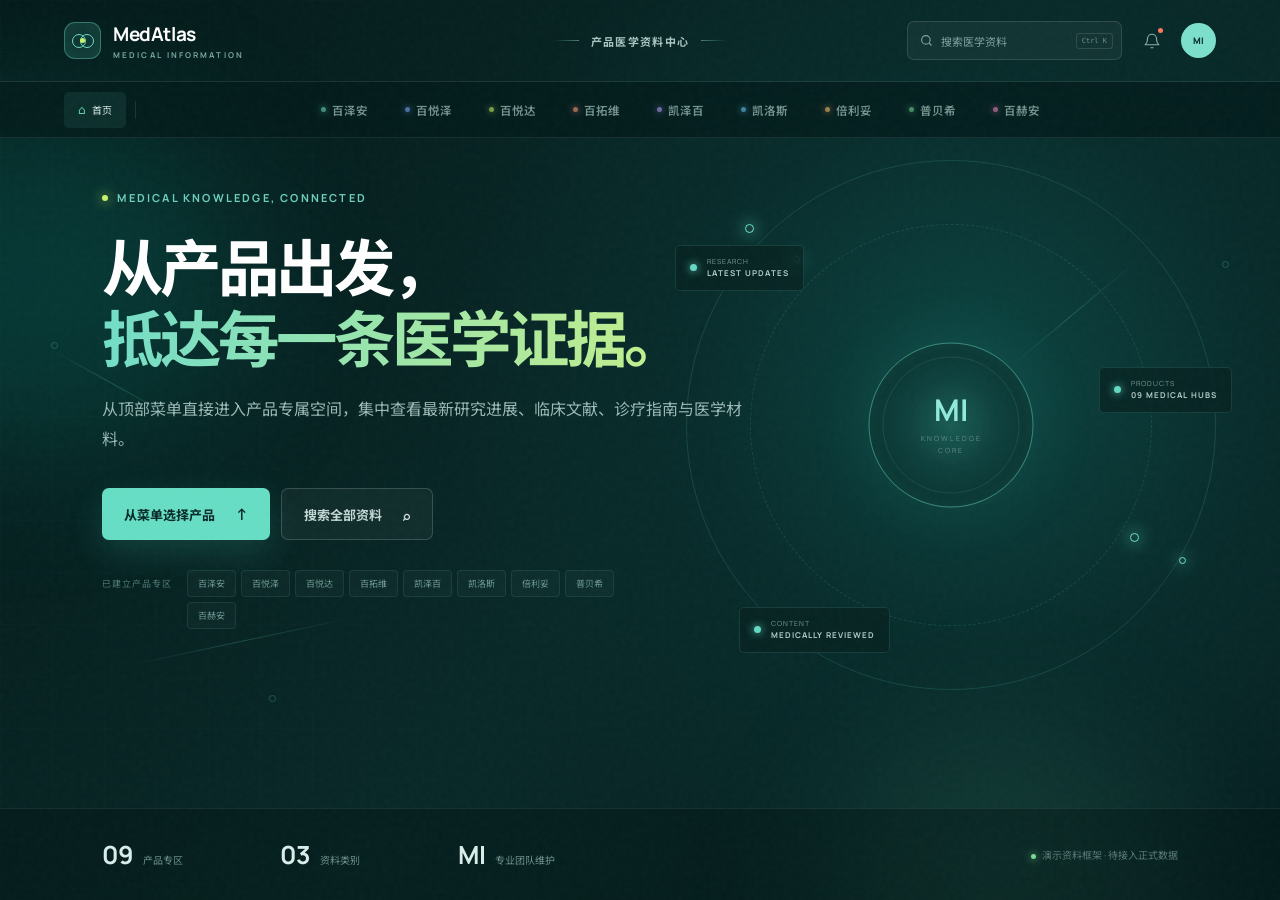
==== commit f72e9745: "Add medical inquiry email and BeMigic shortcut" ====
--- a/index.html
+++ b/index.html
@@ -117,7 +117,12 @@
             <button data-detail-tab="material"><i>▱</i>医学材料<span id="materialCount">15</span></button>
           </nav>
           <div class="medical-contact">
-            <span>MI</span><strong>需要更多信息？</strong><p>向 Medical Information 团队提交医学咨询。</p><button>发起咨询 ↗</button>
+            <span>MI</span><strong>需要更多信息？</strong><p>向 Medical Information 团队提交医学咨询。</p>
+            <a href="mailto:mbshmi@beigene.com?subject=MedAtlas%20医学信息咨询">发起咨询 ↗</a>
+          </div>
+          <div class="bemigic-card" role="img" aria-label="BeMigic，链接待配置" title="BeMigic · 链接待配置">
+            <img src="assets/bemigic-logo.svg" alt="米可 BeMigic">
+            <span>链接即将开放</span>
           </div>
         </aside>
 
--- a/styles.css
+++ b/styles.css
@@ -96,7 +96,7 @@
 .detail-metrics { position: absolute; z-index: 2; right: 7vw; bottom: 0; left: 7vw; display: grid; grid-template-columns: repeat(4,1fr); height: 90px; border-top: 1px solid rgba(255,255,255,.09); }.detail-metrics div { display: flex; justify-content: center; flex-direction: column; padding-left: 25px; }.detail-metrics div + div { border-left: 1px solid rgba(255,255,255,.08); }.detail-metrics span { margin-bottom: 7px; color: #587f7a; font-size: 7px; letter-spacing: 1px; }.detail-metrics strong { color: #d5e6e3; font-size: 13px; }.detail-metrics strong small { color: #769590; font-size: 8px; font-weight: 400; }
 .detail-shell { display: grid; grid-template-columns: 215px minmax(0,1fr); gap: 30px; max-width: 1280px; min-height: 650px; margin: 0 auto; padding: 35px 20px 80px; }.detail-sidebar { align-self: start; position: sticky; top: 20px; }.sidebar-product { display: flex; align-items: center; gap: 10px; padding: 0 9px 18px; border-bottom: 1px solid var(--line); }.sidebar-product > span { display: grid; width: 34px; height: 34px; place-items: center; border-radius: 9px; color: #0b6f66; background: #dff2ed; font-size: 9px; font-weight: 800; }.sidebar-product strong, .sidebar-product small { display: block; }.sidebar-product strong { font-size: 10px; }.sidebar-product small { margin-top: 2px; color: #9aa9a6; font-size: 6px; letter-spacing: 1.2px; }
 .detail-sidebar nav { display: flex; flex-direction: column; gap: 3px; padding: 14px 0; }.detail-sidebar nav button { display: flex; align-items: center; width: 100%; height: 39px; padding: 0 10px; gap: 10px; border: 0; border-radius: 6px; color: #71837f; background: transparent; text-align: left; font-size: 9px; }.detail-sidebar nav button:hover, .detail-sidebar nav button.active { color: #087b70; background: #e4f3ef; font-weight: 700; }.detail-sidebar nav i { width: 16px; color: #1b9486; font-style: normal; font-size: 14px; text-align: center; }.detail-sidebar nav button span { margin-left: auto; color: #9eaeaa; font-size: 7px; font-weight: 400; }
-.medical-contact { margin-top: 18px; padding: 18px; border-radius: 9px; color: #c6ddda; background: linear-gradient(145deg,#113e3a,#092a29); }.medical-contact > span { display: grid; width: 29px; height: 29px; margin-bottom: 13px; place-items: center; border: 1px solid rgba(102,222,197,.25); border-radius: 50%; color: #72d7c4; font-size: 8px; }.medical-contact strong { display: block; font-size: 10px; }.medical-contact p { margin: 6px 0 14px; color: #6f9590; font-size: 8px; line-height: 1.6; }.medical-contact button { padding: 0; border: 0; color: #77d8c6; background: none; font-size: 8px; font-weight: 700; }
+.medical-contact { margin-top: 18px; padding: 18px; border-radius: 9px; color: #c6ddda; background: linear-gradient(145deg,#113e3a,#092a29); }.medical-contact > span { display: grid; width: 29px; height: 29px; margin-bottom: 13px; place-items: center; border: 1px solid rgba(102,222,197,.25); border-radius: 50%; color: #72d7c4; font-size: 8px; }.medical-contact strong { display: block; font-size: 10px; }.medical-contact p { margin: 6px 0 14px; color: #6f9590; font-size: 8px; line-height: 1.6; }.medical-contact a { padding: 0; border: 0; color: #77d8c6; background: none; font-size: 8px; font-weight: 700; }
 .detail-main { min-width: 0; }.overview-title, .latest-heading, .resource-page-title { display: flex; align-items: end; justify-content: space-between; margin: 9px 0 18px; }.overview-title h2, .latest-heading h2, .resource-page-title h2 { margin: 0; font-family: "Noto Sans SC",sans-serif; font-size: 22px; }.verified-label { padding: 6px 9px; border: 1px solid #c8e2dc; border-radius: 4px; color: #238f81; background: #eef9f6; font-size: 7px; }
 .overview-grid { display: grid; grid-template-columns: 1.15fr 1fr; gap: 12px; }.evidence-card,.key-info-card { min-height: 300px; padding: 20px; border: 1px solid var(--line); border-radius: 9px; background: white; }.card-top { display: flex; justify-content: space-between; color: #25443f; font-size: 10px; font-weight: 700; }.card-top small { color: #9aa9a6; font-size: 7px; font-weight: 400; }
 .evidence-chart { position: relative; width: 230px; height: 230px; margin: 8px auto 0; }.chart-center { position: absolute; z-index: 2; inset: 50% auto auto 50%; display: grid; width: 75px; height: 75px; place-items: center; align-content: center; translate: -50% -50%; border-radius: 50%; color: white; background: #0a5b54; box-shadow: 0 0 35px rgba(12,143,130,.22); }.chart-center strong { font-size: 20px; }.chart-center span { color: #82bbb2; font-size: 6px; }.chart-ring { position: absolute; border: 1px solid #d8e7e3; border-radius: 50%; }.ring-1 { inset: 42px; }.ring-2 { inset: 18px; border-style: dashed; }.ring-3 { inset: 0; opacity: .55; }.chart-node { position: absolute; display: flex; align-items: center; gap: 5px; padding: 5px 7px; border: 1px solid #d9e7e3; border-radius: 4px; color: #69807b; background: white; box-shadow: 0 4px 12px rgba(22,65,60,.06); font-size: 7px; }.chart-node i { width: 5px; height: 5px; border-radius: 50%; background: #49b8a5; }.node-1 { top: 28px; left: -4px; }.node-2 { top: 17px; right: 0; }.node-3 { bottom: 25px; left: -3px; }.node-4 { right: -7px; bottom: 33px; }
@@ -126,7 +126,7 @@
   .feature-update { grid-template-columns: 1fr; }.feature-visual { min-height: 170px; }.feature-copy { padding: 24px; }.update-row { grid-template-columns: 42px 38px 1fr 15px; padding: 11px; }.row-copy strong { font-size: 9px; }
   .library-section { grid-template-columns: 1fr; padding: 70px 20px; }.library-stack { margin-top: 10px; }
   .detail-hero { min-height: 480px; padding: 100px 20px 0; }.detail-breadcrumb { display: none; }.detail-hero-content { margin-top: 34px; }.detail-identity { gap: 14px; }.detail-code { width: 62px; height: 62px; border-radius: 16px; }.detail-identity h1 { font-size: 28px; }.detail-metrics { right: 20px; left: 20px; grid-template-columns: 1fr 1fr; height: 145px; }.detail-metrics div:nth-child(3) { border-left: 0; border-top: 1px solid rgba(255,255,255,.08); }.detail-metrics div:nth-child(4) { border-top: 1px solid rgba(255,255,255,.08); }
-  .detail-shell { display: block; padding: 24px 14px 60px; }.detail-sidebar { position: static; }.sidebar-product,.medical-contact { display: none; }.detail-sidebar nav { flex-direction: row; overflow-x: auto; padding: 0 0 17px; }.detail-sidebar nav button { width: auto; min-width: max-content; padding: 0 12px; }.detail-sidebar nav i,.detail-sidebar nav button span { display: none; }.overview-title { align-items: start; }.verified-label { display: none; }.overview-grid { grid-template-columns: 1fr; }.featured-resources { grid-template-columns: 1fr; }.resource-page-title { align-items: start; }.resource-filterbar { flex-wrap: wrap; }.resource-filterbar label { flex-basis: 100%; }.resource-filterbar select { flex: 1; height: 34px; }.detail-resource-card { grid-template-columns: 38px 1fr; }.resource-card-end { grid-column: 2; justify-content: space-between; }.detail-resource-copy p { line-height: 1.5; }.site-footer { grid-template-columns: 1fr; gap: 12px; text-align: center; }.footer-brand { justify-content: center; }.site-footer > span { text-align: center; }.quick-products { grid-template-columns: 1fr 1fr; }.search-modal { padding: 20px; }
+  .detail-shell { display: block; padding: 24px 14px 60px; }.detail-sidebar { position: static; }.sidebar-product,.medical-contact,.bemigic-card { display: none; }.detail-sidebar nav { flex-direction: row; overflow-x: auto; padding: 0 0 17px; }.detail-sidebar nav button { width: auto; min-width: max-content; padding: 0 12px; }.detail-sidebar nav i,.detail-sidebar nav button span { display: none; }.overview-title { align-items: start; }.verified-label { display: none; }.overview-grid { grid-template-columns: 1fr; }.featured-resources { grid-template-columns: 1fr; }.resource-page-title { align-items: start; }.resource-filterbar { flex-wrap: wrap; }.resource-filterbar label { flex-basis: 100%; }.resource-filterbar select { flex: 1; height: 34px; }.detail-resource-card { grid-template-columns: 38px 1fr; }.resource-card-end { grid-column: 2; justify-content: space-between; }.detail-resource-copy p { line-height: 1.5; }.site-footer { grid-template-columns: 1fr; gap: 12px; text-align: center; }.footer-brand { justify-content: center; }.site-footer > span { text-align: center; }.quick-products { grid-template-columns: 1fr 1fr; }.search-modal { padding: 20px; }
 }
 @media (prefers-reduced-motion: reduce) { *,*::before,*::after { scroll-behavior:auto!important; animation:none!important; transition:none!important; } }
 
@@ -198,3 +198,112 @@
   .compact-home { height:100svh;min-height:680px;padding-top:155px; }.compact-home .hero-content h1 { font-size:37px; }.compact-home .hero-data { top:330px; }.home-product-hint { display:none; }
   .detail-hero { min-height:515px;padding-top:140px; }.detail-shell { padding-top:24px; }.research-heading { align-items:start; }.research-updated { display:none; }.research-spotlight { grid-template-columns:1fr; }.spotlight-copy { padding:25px; }.spotlight-visual { min-height:145px;border-top:1px solid rgba(255,255,255,.07);border-left:0; }.spotlight-meta { flex-wrap:wrap;gap:8px 14px; }.research-layout { grid-template-columns:1fr; }.research-summary-card { display:none; }.research-update-row { grid-template-columns:38px 18px minmax(0,1fr) 25px; }.timeline-content { padding-right:4px; }.timeline-content p { display:none; }.quick-products { grid-template-columns:repeat(2,1fr); }
 }
+
+/* Readability and large-screen scaling */
+.brand strong { font-size: 19px; }
+.brand small { font-size: 8px; }
+.platform-title { font-size: 11px; }
+.global-search-trigger { width: 215px; height: 39px; font-size: 11px; }
+.product-menu-bar { height: 56px; }
+.menu-home { height: 36px; padding: 0 14px; font-size: 10px; }
+.product-menu-scroll button { min-width: 84px; padding: 0 12px; font-size: 11.5px; font-weight: 600; }
+.menu-dot { width: 5px; height: 5px; }
+.compact-home { padding-top: clamp(190px, 19vh, 235px); }
+.compact-home .hero-content { max-width: min(760px, 51vw); }
+.compact-home .hero-content h1 { font-size: clamp(52px, 4.8vw, 82px); }
+.hero-status { font-size: 11px; }
+.hero-content > p { max-width: 640px; font-size: 16px; }
+.hero-actions button { height: 52px; padding: 0 22px; font-size: 13px; }
+.home-product-hint > span { padding-top: 7px; font-size: 9px; }
+.home-product-hint button { padding: 6px 10px; font-size: 9px; }
+.hero-foot { height: 92px; }
+.hero-foot > div { min-width: 178px; }
+.hero-foot strong { font-size: 25px; }
+.hero-foot div span,.hero-foot > p { font-size: 10px; }
+.hero-data { width: clamp(530px, 37vw, 720px); height: clamp(530px, 37vw, 720px); top: clamp(150px, 15vh, 190px); right: clamp(3vw, 5vw, 7vw); }
+.orbit-two { inset: 12%; }
+.data-core { width: clamp(165px, 11vw, 215px); height: clamp(165px, 11vw, 215px); }
+.data-core strong { font-size: clamp(30px, 2.1vw, 40px); }
+.data-core small { font-size: clamp(7px, .48vw, 9px); }
+.float-label { padding: 10px 14px; gap: 10px; font-size: clamp(7px, .48vw, 9px); }
+.float-label b { font-size: clamp(8px, .55vw, 10px); }
+.float-label i { width: 7px; height: 7px; }
+.label-a { left: -2%; top: 16%; }.label-b { right: -3%; top: 39%; }.label-c { left: 10%; bottom: 7%; }
+
+.detail-code { width: 88px; height: 88px; font-size: 26px; }
+.detail-status { font-size: 10px; }
+.detail-identity h1 { font-size: 44px; }
+.detail-identity p { font-size: 11px; }
+.detail-description { max-width: 500px; font-size: 12px; }
+.detail-metrics span { font-size: 9px; }
+.detail-metrics strong { font-size: 16px; }
+.detail-metrics strong small { font-size: 10px; }
+.detail-shell { grid-template-columns: 240px minmax(0,1fr); gap: 38px; max-width: 1400px; }
+.sidebar-product > span { width: 40px; height: 40px; font-size: 11px; }
+.sidebar-product strong { font-size: 13px; }.sidebar-product small { font-size: 8px; }
+.detail-sidebar nav button { height: 44px; font-size: 11px; }
+.detail-sidebar nav button span { font-size: 9px; }
+.medical-contact strong { font-size: 12px; }.medical-contact p,.medical-contact a { font-size: 9px; }
+.medical-contact a { display: inline-flex; align-items: center; text-decoration: none; }
+.medical-contact a:hover { color: #b2f3e6; text-decoration: underline; text-underline-offset: 3px; }
+.bemigic-card { position: relative; margin-top: 12px; overflow: hidden; border: 1px solid #d8e3e1; border-radius: 10px; background: #f7f5ff; box-shadow: 0 8px 22px rgba(24,54,65,.06); cursor: default; transition: transform .25s ease, box-shadow .25s ease; }
+.bemigic-card:hover { transform: translateY(-2px); box-shadow: 0 12px 28px rgba(24,54,65,.1); }
+.bemigic-card img { display: block; width: 100%; height: auto; }
+.bemigic-card > span { position: absolute; right: 8px; bottom: 8px; padding: 4px 7px; border: 1px solid rgba(35,45,150,.12); border-radius: 10px; color: #62669d; background: rgba(255,255,255,.84); backdrop-filter: blur(6px); font-size: 7px; }
+.overline { font-size: 10px; }
+.research-heading h2,.research-section-title h2 { font-size: 28px; }
+.research-heading p { font-size: 10px; }
+.research-updated span { font-size: 8px; }.research-updated strong { font-size: 10px; }
+.research-spotlight { min-height: 285px; }
+.spotlight-label { font-size: 9px; }
+.spotlight-copy h3 { font-size: 26px; }
+.spotlight-copy > p { font-size: 11px; }
+.spotlight-meta { font-size: 9px; }
+.spotlight-copy button { font-size: 10px; }
+.visual-seq { font-size: 8px; }
+.spotlight-visual > strong { font-size: 16px; }
+.signal-orbit { width: 155px; height: 155px; }
+.research-layout { grid-template-columns: minmax(0,1fr) 250px; gap: 15px; }
+.research-update-row { min-height: 116px; }
+.timeline-date strong { font-size: 13px; }.timeline-date small { font-size: 8px; }
+.timeline-content > div span,.timeline-content > div b { font-size: 8px; }
+.timeline-content h3 { font-size: 12px; }
+.timeline-content p { font-size: 9px; }
+.research-summary-card h3 { font-size: 16px; }
+.summary-ring strong { font-size: 26px; }.summary-ring span { font-size: 8px; }
+.summary-row { font-size: 9px; }.summary-row strong { font-size: 11px; }
+.research-summary-card > p { font-size: 8px; }
+.overview-title h2,.latest-heading h2,.resource-page-title h2 { font-size: 27px; }
+.card-top { font-size: 12px; }.card-top small { font-size: 9px; }
+.info-block > span { font-size: 9px; }.info-block p { font-size: 11px; }
+.info-tags span,.type-badge,.resource-type time { font-size: 9px; }
+.featured-card h3 { font-size: 12px; }.featured-card p,.featured-card > span { font-size: 9px; }
+
+@media (min-width: 1800px) {
+  .site-header,.product-menu-bar { padding-right: 6.5vw; padding-left: 6.5vw; }
+  .compact-home { padding-right: 7.5vw; padding-left: 7.5vw; }
+  .compact-home .hero-content { max-width: 820px; }
+}
+@media (max-width: 1100px) {
+  .compact-home .hero-content { max-width: 600px; }
+  .hero-data { width: 520px; height: 520px; }
+  .research-layout { grid-template-columns: 1fr 220px; }
+}
+@media (max-width: 760px) {
+  .product-menu-bar { top: 67px; height: 48px; }
+  .product-menu-scroll button { min-width: 72px; padding: 0 8px; font-size: 10px; }
+  .menu-home { height: 32px; padding: 0 9px; font-size: 9px; }
+  .compact-home { padding-top: 165px; }
+  .compact-home .hero-content { max-width: none; }
+  .compact-home .hero-content h1 { font-size: 39px; }
+  .hero-content > p { font-size: 13px; }
+  .hero-actions button { height: 48px; padding: 0 14px; font-size: 11px; }
+  .compact-home .hero-data { width: 360px; height: 360px; top: 350px; right: -155px; }
+  .data-core { width: 125px; height: 125px; }
+  .detail-code { width: 66px; height: 66px; font-size: 20px; }
+  .detail-identity h1 { font-size: 31px; }
+  .detail-shell { display: block; }
+  .research-heading h2,.research-section-title h2 { font-size: 23px; }
+  .spotlight-copy h3 { font-size: 21px; }
+  .research-layout { grid-template-columns: 1fr; }
+}
